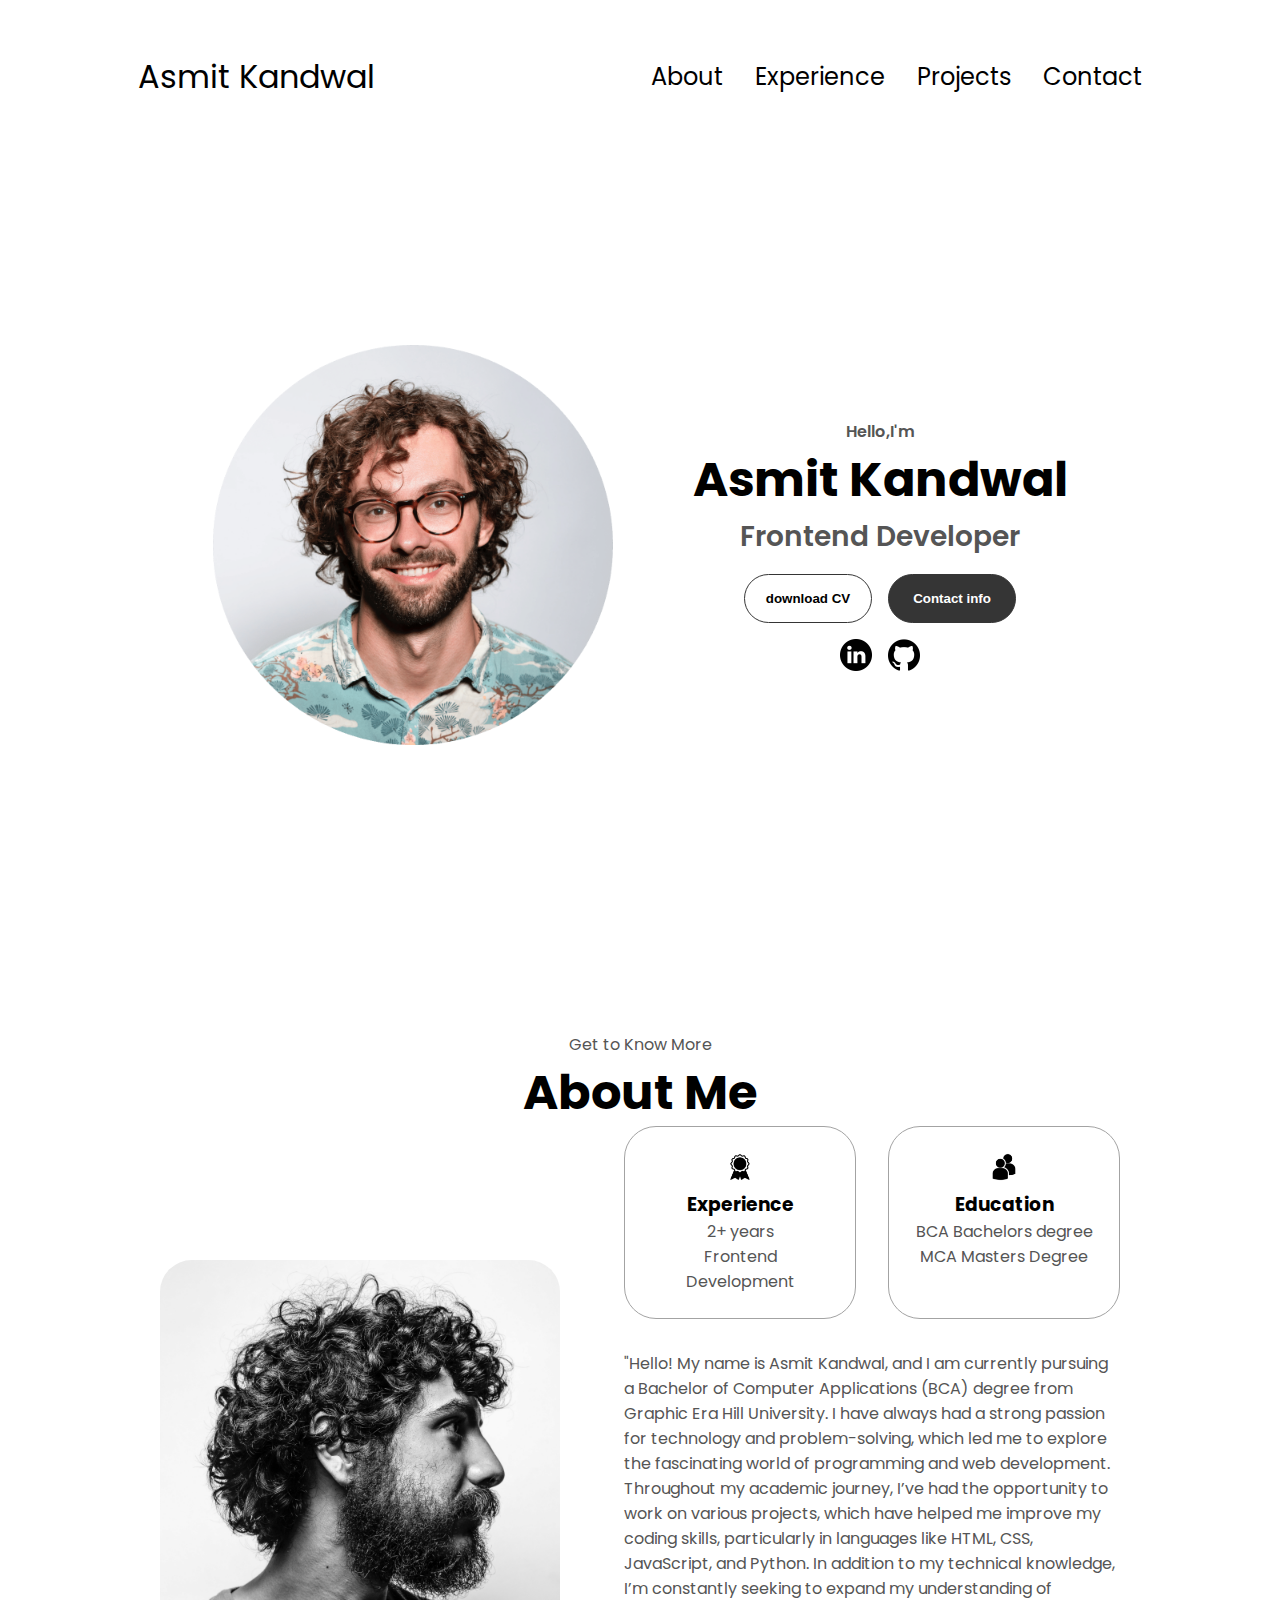
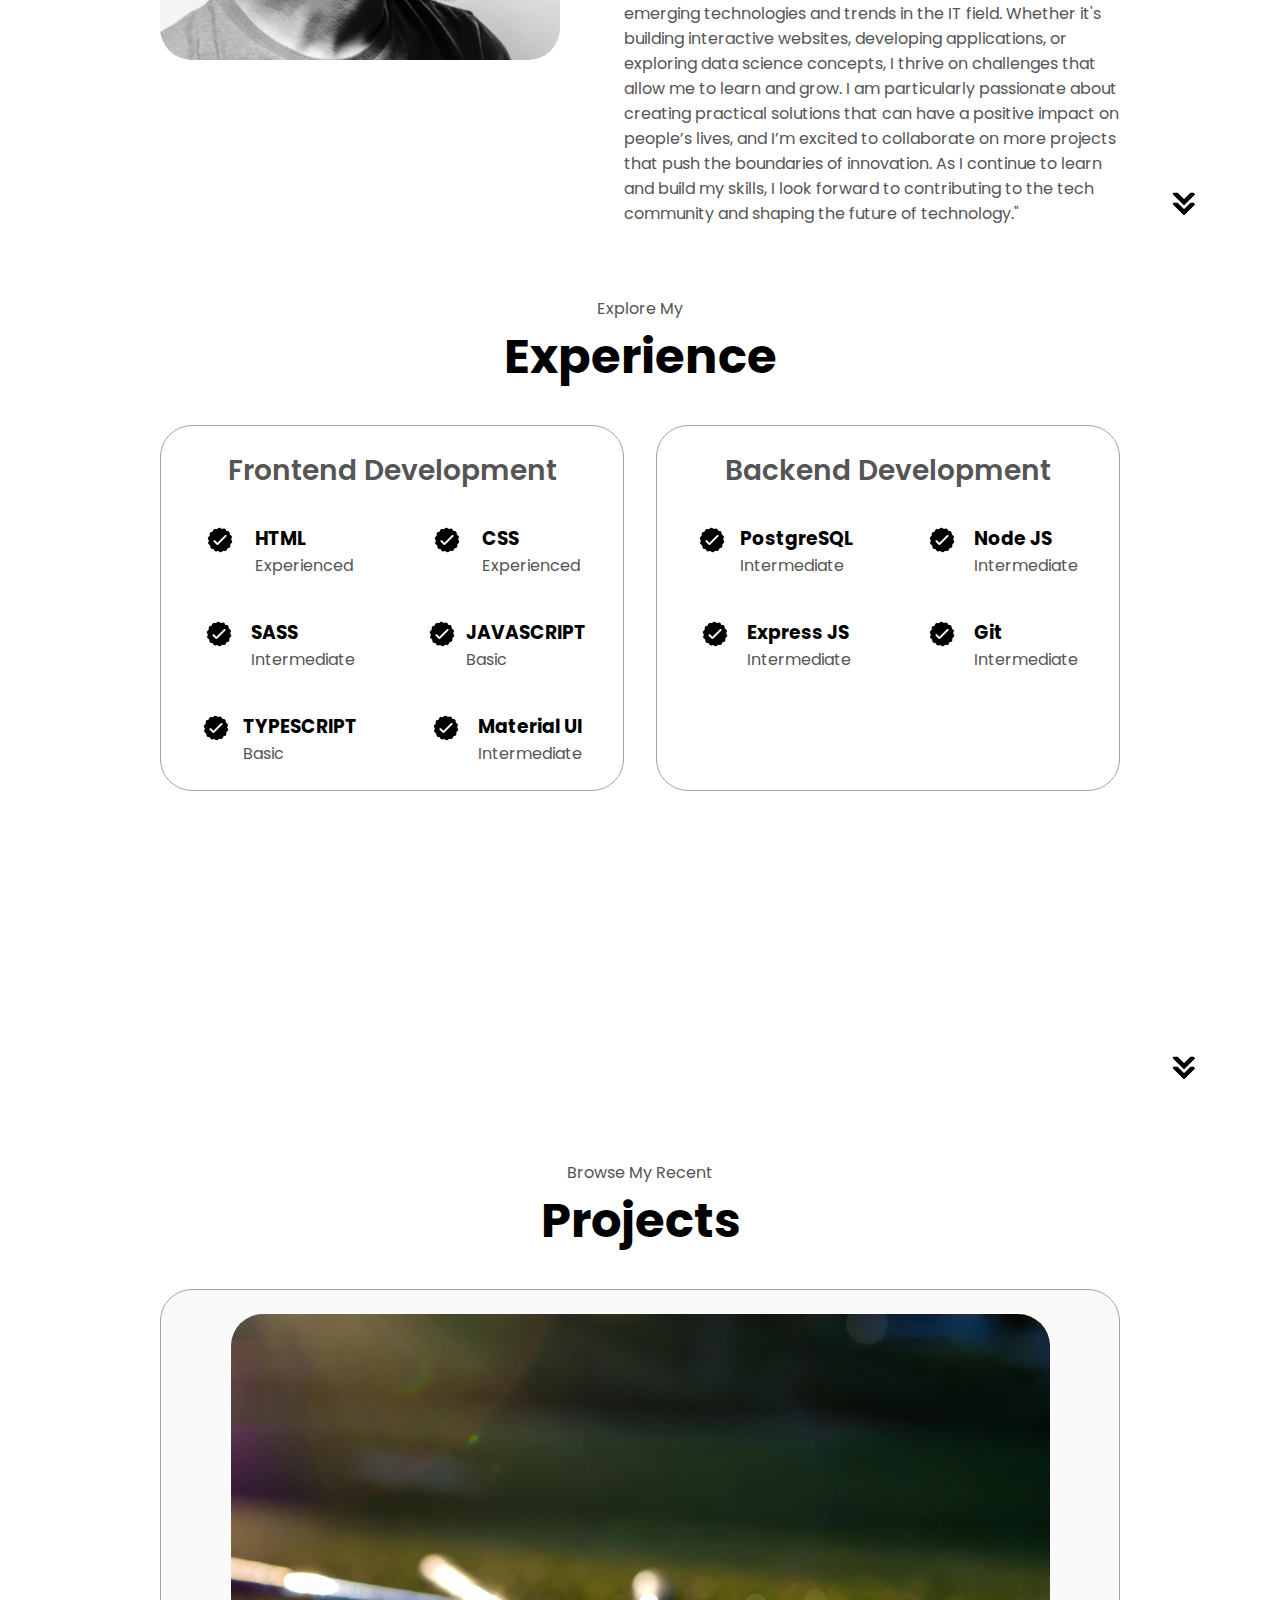
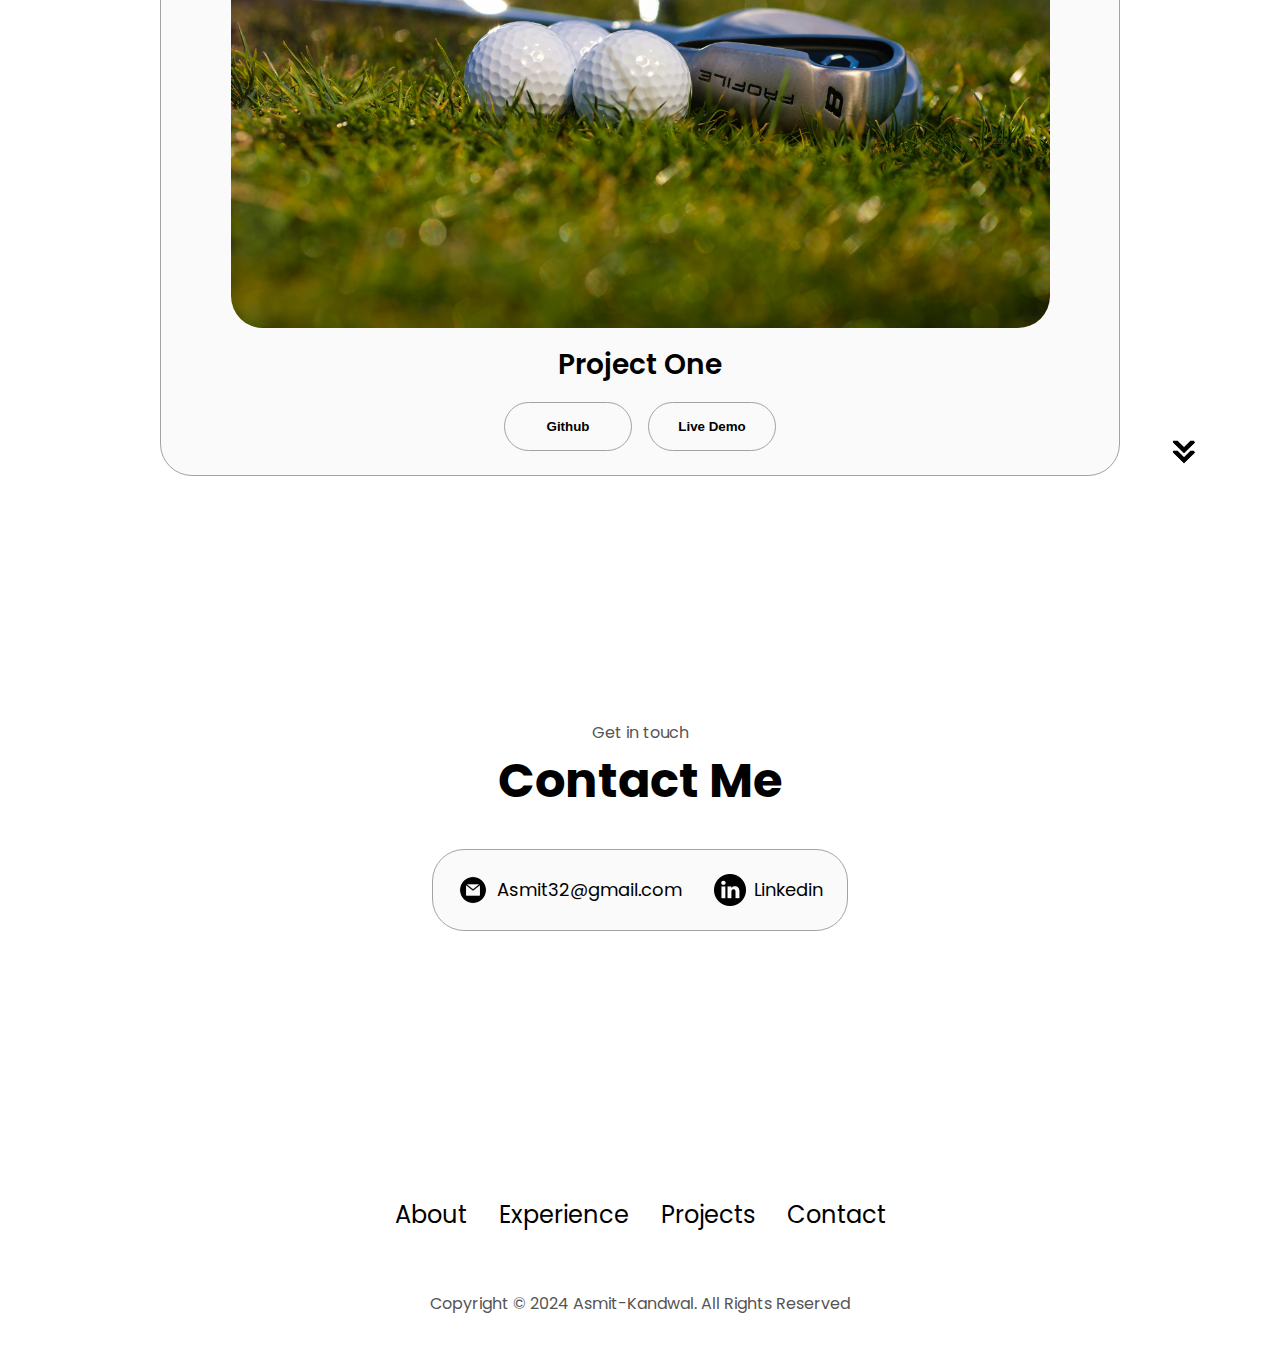
==== port.html @ 05bd44fa "Finished making portfolio Website" ====
<!DOCTYPE html>
<html lang="en">
<head>
    <meta charset="UTF-8">
    <meta name="viewport" content="width=device-width, initial-scale=1.0">
    <title> MY portfolio </title>
    <link rel="stylesheet" href="port.css">
    <link rel="stylesheet" href="port2.css">
</head>
<body>
    
    <nav id="desktop-nav">
     <div class="logo">
        Asmit Kandwal
     </div>    
     <div>
        <ul class="nav-links">
            <li><a href="#about"> About </a></li>
            <li><a href="#experience"> Experience </a></li>
            <li><a href="#project"> Projects </a></li>
            <li><a href="#contact"> Contact </a></li>
        </ul>
     </div>
    </nav>

    <nav id="hamburger-nav">
        <div class="logo">
            Asmit Kandwal</div>  
            <div class="hamburger-menu">
                <div class="hamburger-icon" onclick="toggleMenu()">
                    <span></span>
                    <span></span>
                    <span></span>
                </div>
                <div class="menu-links">
                    <li><a href="#about" onclick="toggleMenu()"> About </a></li>
                    <li><a href="#experience" onclick="toggleMenu()"> Experience </a></li>
                    <li><a href="#project" onclick="toggleMenu()"> Projects </a></li>
                    <li><a href="#contact" onclick="toggleMenu()"> Contact </a></li>
                </div>
            </div>
    </nav>
    <section id="profile">
        <div class="section_pic-container">
            <img src="./assets/profile-pic.png" alt="Asmit kandwal profile picture">
        </div>
        <div class="section_text">
            <p class="section_text_p1"> Hello,I'm </p>
            <h1 class="title"> Asmit Kandwal</h1>
            <p class="section_text_p2"> Frontend Developer</p>
            <div class="btn-container">
                <button class="btn btn-color-2" onclick="window.open('assets/resume-example.pdf')"> download CV</button>
                <button class="btn btn-color-1" onclick="location.href='./#contact' "> Contact info</button>
            </div>
            <div id="socials-container">
                <img src="./assets/linkedin.png" alt="My linkedin profile" class="icon" 
                onclick= "location.href ='https://www.linkedin.com/in/asmit-kandwal-7bb5932a0/' "/>
                <img src="./assets/github.png" alt="My Github profile" class="icon" 
                onclick= "location.href ='https://github.com/Asmitkandwal' "/>
            </div>
        </div>
    </section>
    <section id="about">
        <p class="section_text_p1">Get to Know More</p>
        <h1 class="title">About Me</h1>
        <div class="section-container">
            <div class="section_pic-container">
                <img src="./assets/about-pic.png" alt="Profile pic" class="about-pic">
            </div>
            <div class="about-details-container">
                <div class="about-containers">
                    <div class="details-container">
                        <img src="./assets/experience.png" alt="Experience icon" class="icon">
                        <h3>Experience</h3>
                        <p>2+ years <br> Frontend Development</p>
                    </div>
                    <div class="details-container">
                        <img src="./assets/education.png" alt="Experience icon" class="icon">
                        <h3>Education</h3>
                        <p>BCA Bachelors degree<br>MCA Masters Degree</p>
                    </div>
                </div>
                <div class="text-container">
                    <p>
                        "Hello! My name is Asmit Kandwal, and I am currently pursuing a Bachelor of Computer Applications (BCA) degree from Graphic Era Hill University. I have always had a strong passion for technology and problem-solving, which led me to explore the fascinating world of programming and web development. Throughout my academic journey, I’ve had the opportunity to work on various projects, which have helped me improve my coding skills, particularly in languages like HTML, CSS, JavaScript, and Python.

                          In addition to my technical knowledge, I’m constantly seeking to expand my understanding of emerging technologies and trends in the IT field. Whether it's building interactive websites, developing applications, or exploring data science concepts, I thrive on challenges that allow me to learn and grow.

                            I am particularly passionate about creating practical solutions that can have a positive impact on people’s lives, and I’m excited to collaborate on more projects that push the boundaries of innovation. As I continue to learn and build my skills, I look forward to contributing to the tech community and shaping the future of technology."
                    </p>
                </div>
            </div>
        </div>
        <img src="./assets/arrow.png" alt="arrow icon" class="icon arrow" onclick="location.href='./#experience'">
    </section>
    <section id="experience">
        <p class="section_text_p1"> Explore My</p>    
        <h1 class="title"> Experience </h1>
        <div class="experience-details-container">
            <div class="about-containers">
                <div class="details-container">
                    <h2 class="experience-sub-title">Frontend Development</h2>
                    <div class="article-container">
                        <article>
                            <img src="./assets/checkmark.png" alt="Experience icon" class="icon">
                            <div>
                                <h3>HTML</h3>
                                <P>Experienced</P>
                            </div>
                        </article>
                        <article>
                            <img src="./assets/checkmark.png" alt="Experience icon" class="icon">
                            <div>
                                <h3>CSS</h3>
                                <P>Experienced</P>
                            </div>
                        </article>
                        <article>
                            <img src="./assets/checkmark.png" alt="Experience icon" class="icon">
                            <div>
                                <h3>SASS</h3>
                                <P>Intermediate</P>
                            </div>
                        </article>
                        <article>
                            <img src="./assets/checkmark.png" alt="Experience icon" class="icon">
                            <div>
                                <h3>JAVASCRIPT</h3>
                                <P>Basic</P>
                            </div>
                        </article>
                        <article>
                            <img src="./assets/checkmark.png" alt="Experience icon" class="icon">
                            <div>
                                <h3>TYPESCRIPT</h3>
                                <P>Basic</P>
                            </div>
                        </article>
                        <article>
                            <img src="./assets/checkmark.png" alt="Experience icon" class="icon">
                            <div>
                                <h3>Material UI</h3>
                                <P>Intermediate</P>
                            </div>
                        </article>
                    </div>
                </div>
                <div class="details-container">
                    <h2 class="experience-sub-title">Backend Development</h2>
                    <div class="article-container">
                        <article>
                            <img src="./assets/checkmark.png" alt="Experience icon" class="icon">
                            <div>
                                <h3>PostgreSQL</h3>
                                <P>Intermediate</P>
                            </div>
                        </article>
                        <article>
                            <img src="./assets/checkmark.png" alt="Experience icon" class="icon">
                            <div>
                                <h3>Node JS</h3>
                                <P>Intermediate</P>
                            </div>
                        </article>
                        <article>
                            <img src="./assets/checkmark.png" alt="Experience icon" class="icon">
                            <div>
                                <h3>Express JS</h3>
                                <P>Intermediate</P>
                            </div>
                        </article>
                        <article>
                            <img src="./assets/checkmark.png" alt="Experience icon" class="icon">
                            <div>
                                <h3>Git</h3>
                                <P>Intermediate</P>
                            </div>
                    </div>
                </div>
            </div>
        </div>
        <img src="./assets/arrow.png" alt="arrow icon" class="icon arrow" onclick="location.href='./#project'">
    </section>
    <section id="project">
       <p class="section_text_p1"> Browse My Recent</p>    
       <h1 class="title">Projects</h1>
       <div class="experience-details-container">
        <div class="about-containers">
        <div class="details-container color-container">
            <div class="article-container">
            <img src="./assets/pexels-kindelmedia-6572991.jpg" width="800" height="auto" alt="project 1"
        class="project-img"></div>
        <h2 class="experience-sub-title project-title">Project One</h2>
        <div class="btn-container">
            <button class="btn btn-color-2 project-btn" onclick="location.href='https://github.com/Asmitkandwal/Animation-website'">
                Github
            </button>
            <button class="btn btn-color-2 project-btn" onclick="location.href='https://asmitkandwal.github.io/Animation-website/'">
                Live Demo
            </button>
        </div>
        </div></div>
     </div>
     <img src="./assets/arrow.png" alt="arrow icon" class="icon arrow" onclick="location.href='./#contact'">
    </section>
    <section id="contact"> 
        <p class="section_text_p1">
            Get in touch
        </p>
        <h1 class="title">Contact Me</h1>
        <div class="contact-info-upper-container">
            <div class="contact-info-container">
                <img src="./assets/email.png" alt="Email Icon" class="icon contact-icon">
                <p><a href="mailto:examplemail@gmail.com"> Asmit32@gmail.com</a></p>
            </div>
            <div class="contact-info-container">
                <img src="./assets/linkedin.png" alt="Linkedin Icon" class="icon contact-icon">
                <p><a href="https://www.linkedin.com/in/asmit-kandwal-7bb5932a0/"> Linkedin</a></p>
            </div>
        </div>
    </section>
    <footer>
        <nav>
            <div class="nav-links-container">
                <ul class="nav-links">
                    <li><a href="#about"> About </a></li>
                    <li><a href="#experience"> Experience </a></li>
                    <li><a href="#project"> Projects </a></li>
                    <li><a href="#contact"> Contact </a></li>
                </ul>
            </div>
        </nav>
        <p>Copyright &#169; 2024 Asmit-Kandwal. All Rights Reserved </p>
    </footer>
    <script src ="port.js"> </script>
</body>
</html>
---- port.css ----
@import url('https://fonts.googleapis.com/css2?family=Poppins:wght@300;400;500;600&display=swap');



*{
    margin: 0;
    padding: 0;
}

body{
    font-family: "Poppins", sans-serif;
}

html{
    scroll-behavior: smooth;
}

p{
    color:rgb(85, 85, 85)
}

a,.btn{
    transition: all 300ms ease;
}

nav,.nav-links{
    display: flex;
}

nav{
    justify-content: space-around;
    align-items: center;
    height: 17vh;
}

.nav-links{
    gap: 2rem;
    list-style:none;
    font-size: 1.5rem;
}

a{
    color: black;
    text-decoration: none;
    text-decoration-color: white;
}

a:hover{
    color: grey;
    text-decoration: underline;
    text-underline-offset: 1rem;
    text-decoration-color: rgb(181, 181, 181);
}

.logo{
    font-size: 2rem;
}


.logo:hover{
    cursor: default;
}

#hamburger-nav{
    display: none;
}

.hamburger-menu{
    position: relative;
    display: inline-block;
}

.hamburger-icon{
    display: flex;
    justify-content: space-between;
    flex-direction: column;
    height: 24px;
    width: 30px;
    cursor: pointer;
}

.hamburger-icon span{
    width: 100%;
    height: 2px;
    background-color: black;
    transition: all 0.3 ease-in-out;
}

.menu-links{
    position: absolute;
    top: 100%;
    right: 0;
    background-color: white;
    width: fit-content;
    max-height: 0;
    overflow: hidden;
    transition:  all 0.3 ease-in-out;
}

.menu-links a {
    display: block;
    padding: 10px;
    text-align: center;
    font-size: 1.5rem;
    color: black;
    text-decoration: none;
    transition: all 0.3 ease-in-out;
}

.menu-links li{
    list-style: none;
}

.menu-links.open{
    max-height: 300px;
}

.hamburger-icon.open span:first-child{
    transform: rotate(45deg) translate(10px,5px);
}

.hamburger-icon.open span:nth-child(2){
    opacity: 0;
}

.hamburger-icon.open span:last-child{
    transform: rotate(-45deg) translate(10px,-5px);
}

.hamburger-icon span:first-child{
    transform: none;
}

.hamburger-icon span:first-child{
   opacity: 1;
}

.hamburger-icon span:first-child{
    transform: none;
}

/* sections */

section{
    padding-top: 4vh;
    height: 96vh;
    margin: 0 10rem;
    box-sizing: border-box;
    min-height: fit-content;
}

.section-container{
    display: flex;
}


/* profile section */

#profile{
    display: flex;
    justify-content: center;
    gap: 5rem;
    height: 80vh;
}

.section_pic-container{
    display: flex;
    height: 400px;
    width: 400px;
    margin: auto 0;
}

.section_text{
    align-self: center;
    text-align: center;
}

.section_text p{
    font-weight: 600;
}

.section_text_p1{
    text-align: center;
}

.section_text_p2{
    font-size: 1.75rem;
    margin-bottom: 1rem;
}

.title{
    font-size: 3rem;
    text-align: center;
}

#socials-container{
    display: flex;
    justify-content: center;
    margin-top: 1rem;
    gap: 1rem;
}

/* icons */

.icon{
    cursor: pointer;
    height: 2rem;
}

/* buttons */

.btn-container{
    display: flex;
    justify-content: center;
    gap: 1rem;
}

.btn{
    font-weight: 600;
    transition: all 300ms ease;
    padding: 1rem;
    width: 8rem;
    border-radius: 2rem;
}

.btn-color-1,
.btn-color-2{
 border: rgb(53,53,53) 0.1rem solid;
}

.btn-color-1:hover,
.btn-color-2:hover{
    cursor: pointer;
}

.btn-color-1,
.btn-color-2:hover{
    background-color: rgb(53,53,53);
    color: white;
}

.btn-color-1:hover{
    background : rgb(0,0,0);
}

.btn-color-2{
    background : none;
}

.btn-color-2:hover{
    border: rgb(255,255,255) 0.1rem solid;
}

.btn-container{
    gap: 1rem;
}

/* about section */

#about{
    position:relative ;
}

.about-containers{
    gap:2rem;
    margin-bottom: 2rem;
    margin-top: 2rem;
}

.about-details-container{
    justify-content: center;
    flex-direction: column;
}

.about-containers,
.about-details-container{
        display: flex;
}

.about-pic{
      border-radius: 2rem;
}

.arrow{
    position: absolute;
    right: -5rem;
    bottom: 2.5rem;
}

.details-container {
    padding: 1.5rem;
    flex: 1;
    background: white;
    border-radius: 2rem;
    border: rgb(53, 53, 53) 0.1rem solid;
    border-color: rgb(163, 163, 163);
    text-align: center;
}

.section-container{
    gap: 4rem;
    height: 80%;
}

.section_pic-container{
    height: 400px;
    width: 400px;
    margin: auto 0;
}


/* Experience section */

#experience{
    position: relative;
}

.experience-sub-title{
    color: rgb(85,85,85);
    font-weight: 600;
    font-size: 1.75rem;
    margin-bottom: 2rem;
}

.experience-details-container{
    display: flex;
    justify-content: center;
    flex-direction: column;
}

.article-container{
    display: flex;
    text-align: initial;
    flex-wrap: wrap;
    flex-direction: row;
    gap: 2.5rem;
    justify-content: space-around;
}

article{
    display: flex;
    width: 10rem;
    justify-content: space-around;
    gap: 0.5rem;
}

article .icon{
    cursor: default;
}

/* projects */

#project{
    position: relative;
}

.color-container{
    border-color: rgb(163,163,163);
    background : rgb(250,250,250);
}

.project-img{
    border-radius: 2rem;
    width: 90%;
    height: 90%;
}

.project-title{
    margin: 1rem;
    color: black;
}

.project-btn{
    color: black;
    border-color: rgb(163, 163, 163);
}

/* contact */

#contact{
    display: flex;
    justify-content: center;
    flex-direction: column;
    height: 70vh;
}

.contact-info-upper-container{
    display: flex;
    justify-content: center;
    border-radius: 2rem;
    border: rgb(53,53,53) 0.1rem solid;
    border-color: rgb(163, 163, 163);
    background: rgb(250,250,250);
    margin: 2rem auto;
    padding: 0.5rem;
}

.contact-info-container{
    display: flex;
    align-items: center;
    justify-content: center;
    gap: 0.5rem;
    margin: 1rem;
}

.contact-info-container{
    font-size: large;
}

.contact-icon{
    cursor: default;
}

.email-icon{
    height: 2.5rem;
}

/* Footer section */

footer{
    height: 26vh;
    margin: 0 1rem;
}

footer p{
    text-align: center;
}
---- port2.css ----
@media screen and (max-width:1400px){
    #profile{
        height: 83vh;
        margin-bottom: 6rem;
    }
    .about-containers{
        flex-wrap: wrap;
    }
}

@media screen and (max-width:1200px){
    #desktop-nav{
        display: none;
    }
    #hamburger-nav{
        display: flex;
    }
    #experience,.experience-details-container{
        margin-top: 2rem;
    }
    #profile,.section-container{
        display: block;
    }
    .arrow{
        display: none;
    }
    section,.section-container{
        height: fit-content;
    }
    section{
        margin: 0 5%;
    }
    .section_pic-container{
        width: 275px;
        height: 275px;
        margin: 0 auto 2rem;
    }
    .about-containers{
        margin-top: 0;
    }
}

@media screen and (max-width:600px){
    #contact,footer{
        height: 40vh;
    }
    #profile{
        height: 83vh;
        margin-bottom: 0;
    }
    article{
        font-size: 1rem;
    }
    footer nav{
        height: fit-content;
        margin-bottom: 2rem;
    }
    .about-containers,.contact-info-upper-container,.btn-container{
        flex-wrap: wrap;
    }
    .contact-info-container{
        margin: 0;
    }
    .contact-info-container p,
    .nav-links li a{
        font-size: 1rem;
    }
    .experience-sub-title{
        font-size: 1.25rem;
    }
    .logo{
        font-size: 1.5rem;
    }
    .nav-links{
        flex-direction: column;
        gap: 0.5rem;
        text-align: center;
    }

    .section_pic-container{
        width: auto;
        height: 46vw;
        justify-content: center;
    }
    .section_text_p2{
        font-size: 1.25rem;
    }
    .title{
        font-size: 2rem;
    }
    .text-container{
        text-align: justify;
    }
}
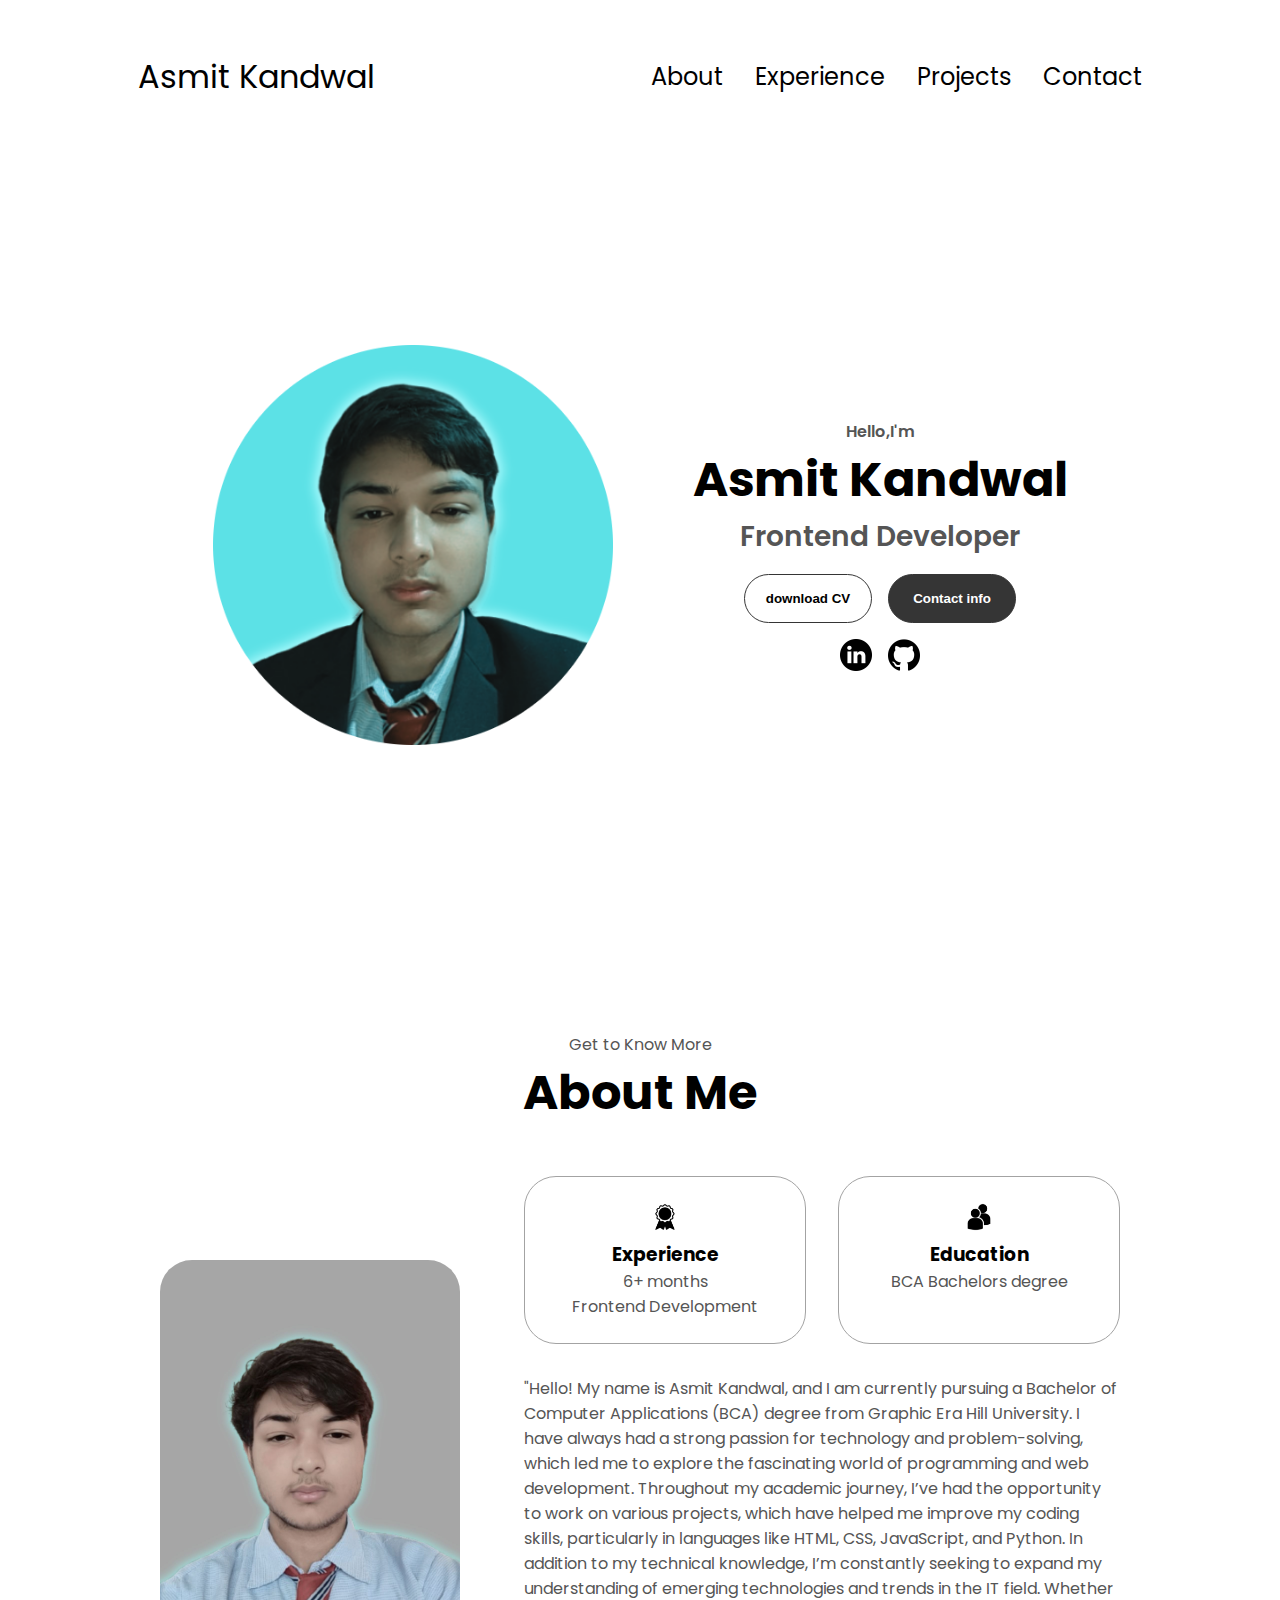
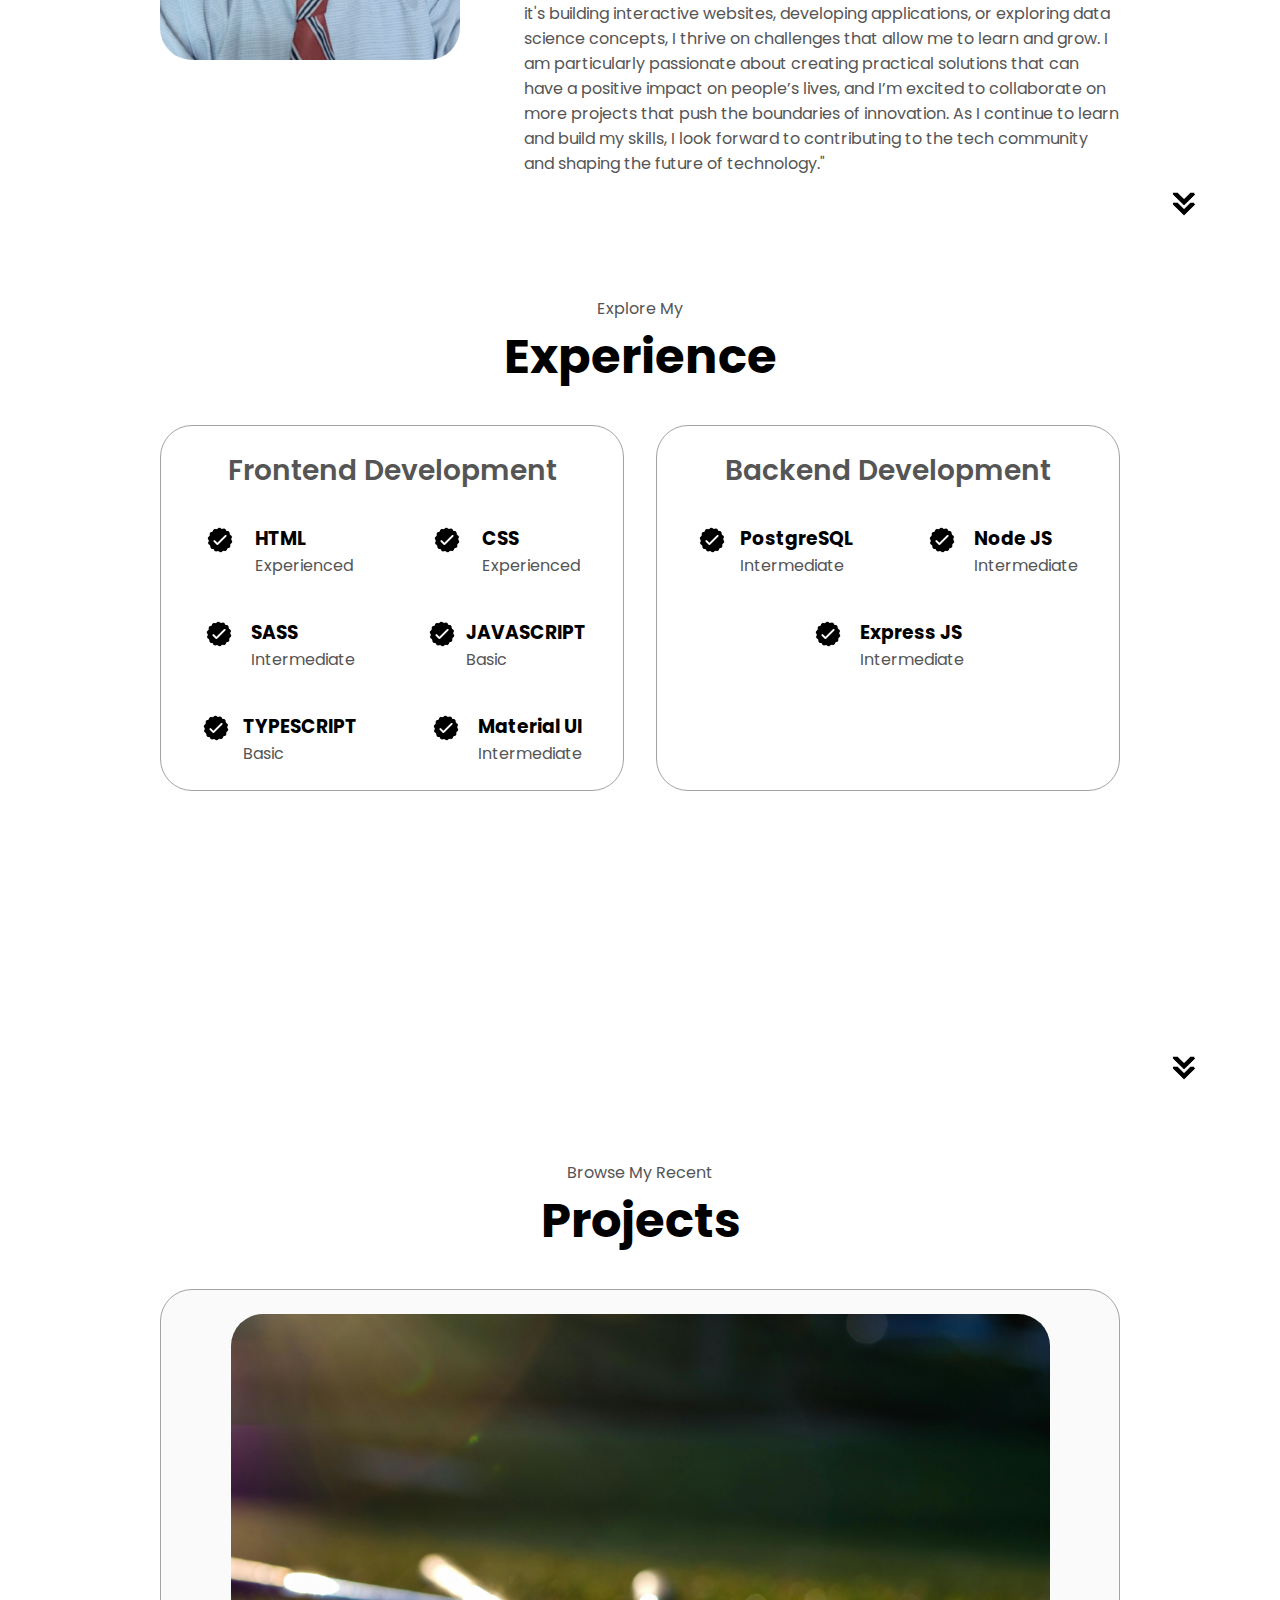
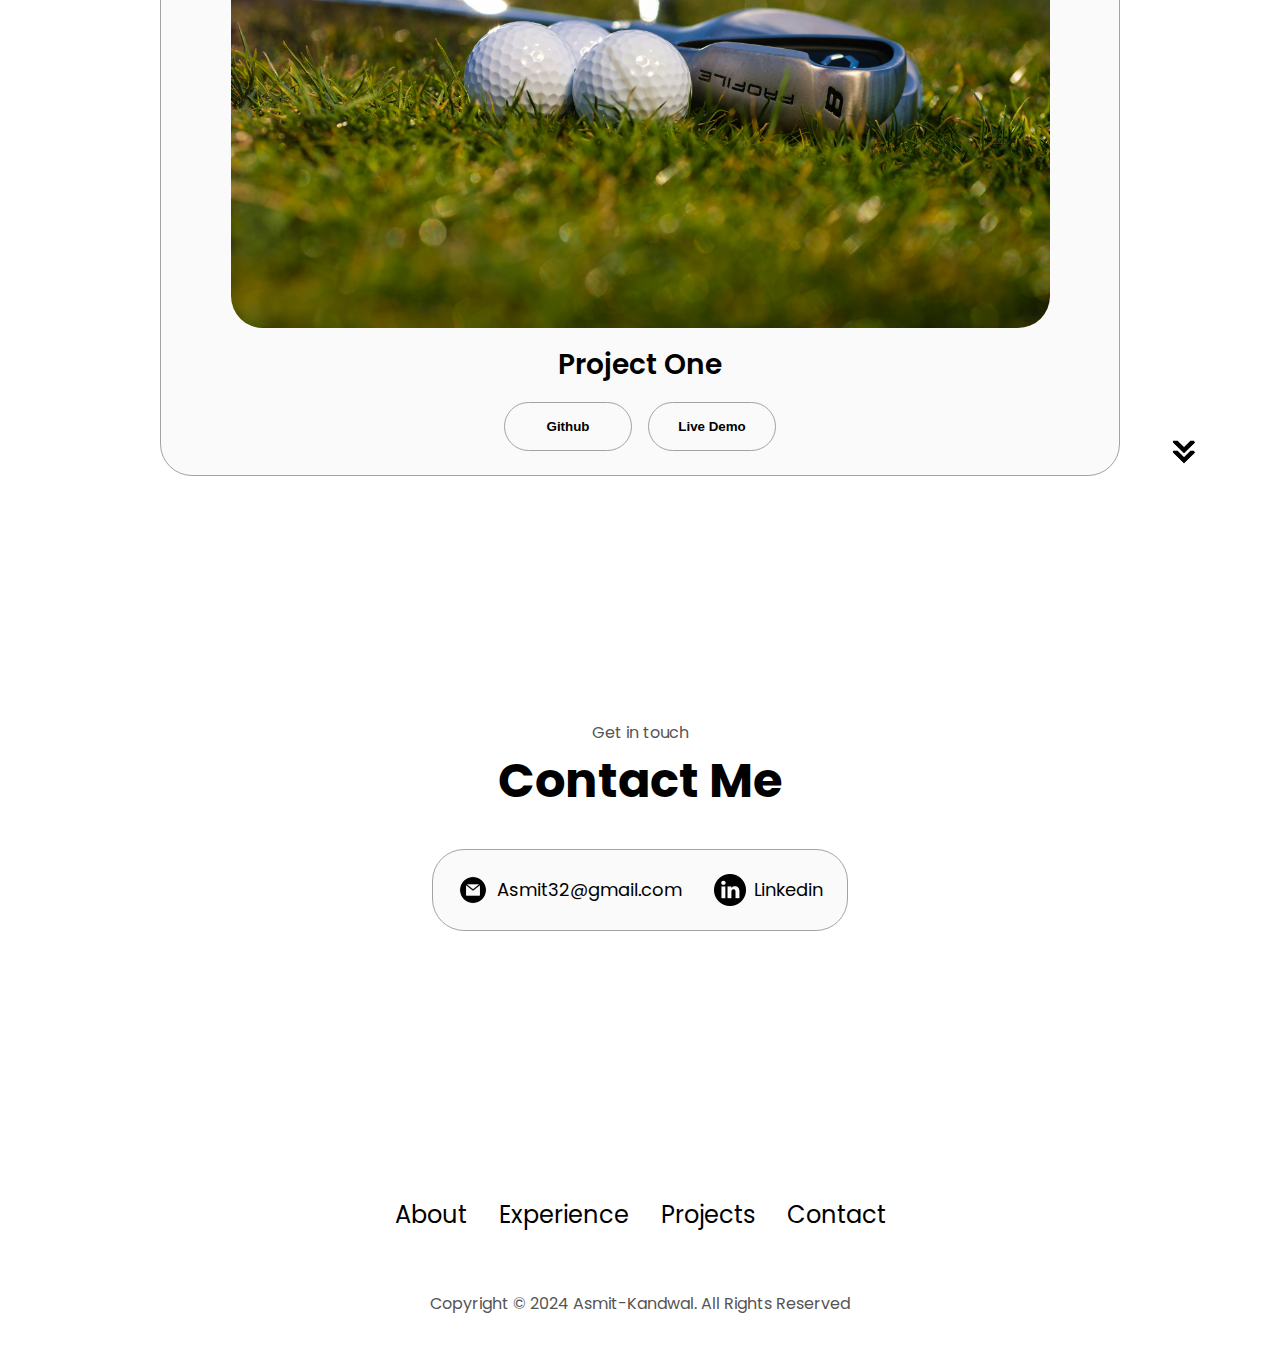
==== commit 83c4ae26: "finished with amaze" ====
--- a/port.html
+++ b/port.html
@@ -42,14 +42,14 @@
     </nav>
     <section id="profile">
         <div class="section_pic-container">
-            <img src="./assets/profile-pic.png" alt="Asmit kandwal profile picture">
+            <img src="./assets/Untitled design (1)-modified.png" alt="Asmit kandwal profile picture">
         </div>
         <div class="section_text">
             <p class="section_text_p1"> Hello,I'm </p>
             <h1 class="title"> Asmit Kandwal</h1>
             <p class="section_text_p2"> Frontend Developer</p>
             <div class="btn-container">
-                <button class="btn btn-color-2" onclick="window.open('assets/resume-example.pdf')"> download CV</button>
+                <button class="btn btn-color-2" onclick="window.open('assets/Grey Modern Professional CV Resume.pdf')"> download CV</button>
                 <button class="btn btn-color-1" onclick="location.href='./#contact' "> Contact info</button>
             </div>
             <div id="socials-container">
@@ -65,19 +65,19 @@
         <h1 class="title">About Me</h1>
         <div class="section-container">
             <div class="section_pic-container">
-                <img src="./assets/about-pic.png" alt="Profile pic" class="about-pic">
+                <img src="./assets/asdf.jpg" alt="Profile pic" class="about-pic">
             </div>
             <div class="about-details-container">
                 <div class="about-containers">
                     <div class="details-container">
                         <img src="./assets/experience.png" alt="Experience icon" class="icon">
                         <h3>Experience</h3>
-                        <p>2+ years <br> Frontend Development</p>
+                        <p>6+ months <br> Frontend Development</p>
                     </div>
                     <div class="details-container">
                         <img src="./assets/education.png" alt="Experience icon" class="icon">
                         <h3>Education</h3>
-                        <p>BCA Bachelors degree<br>MCA Masters Degree</p>
+                        <p>BCA Bachelors degree</p>
                     </div>
                 </div>
                 <div class="text-container">
@@ -169,12 +169,7 @@
                                 <P>Intermediate</P>
                             </div>
                         </article>
-                        <article>
-                            <img src="./assets/checkmark.png" alt="Experience icon" class="icon">
-                            <div>
-                                <h3>Git</h3>
-                                <P>Intermediate</P>
-                            </div>
+                       
                     </div>
                 </div>
             </div>
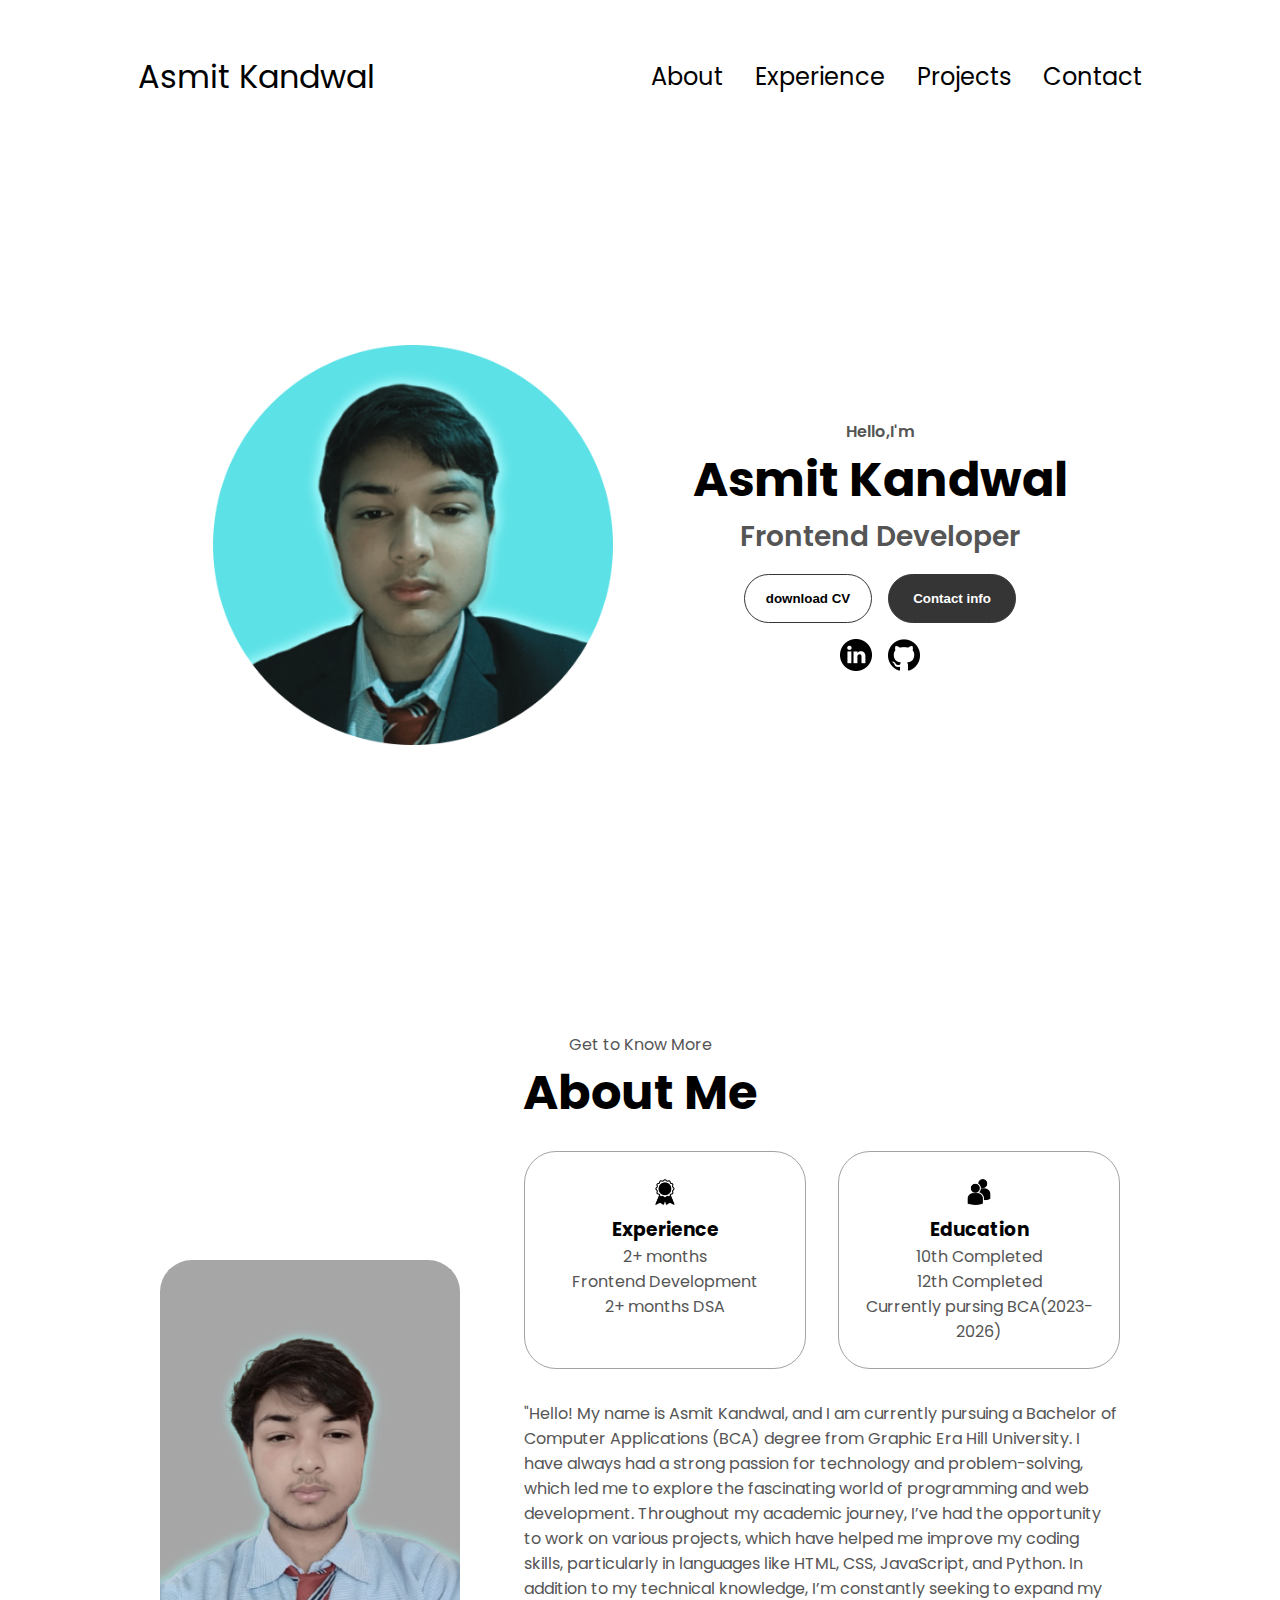
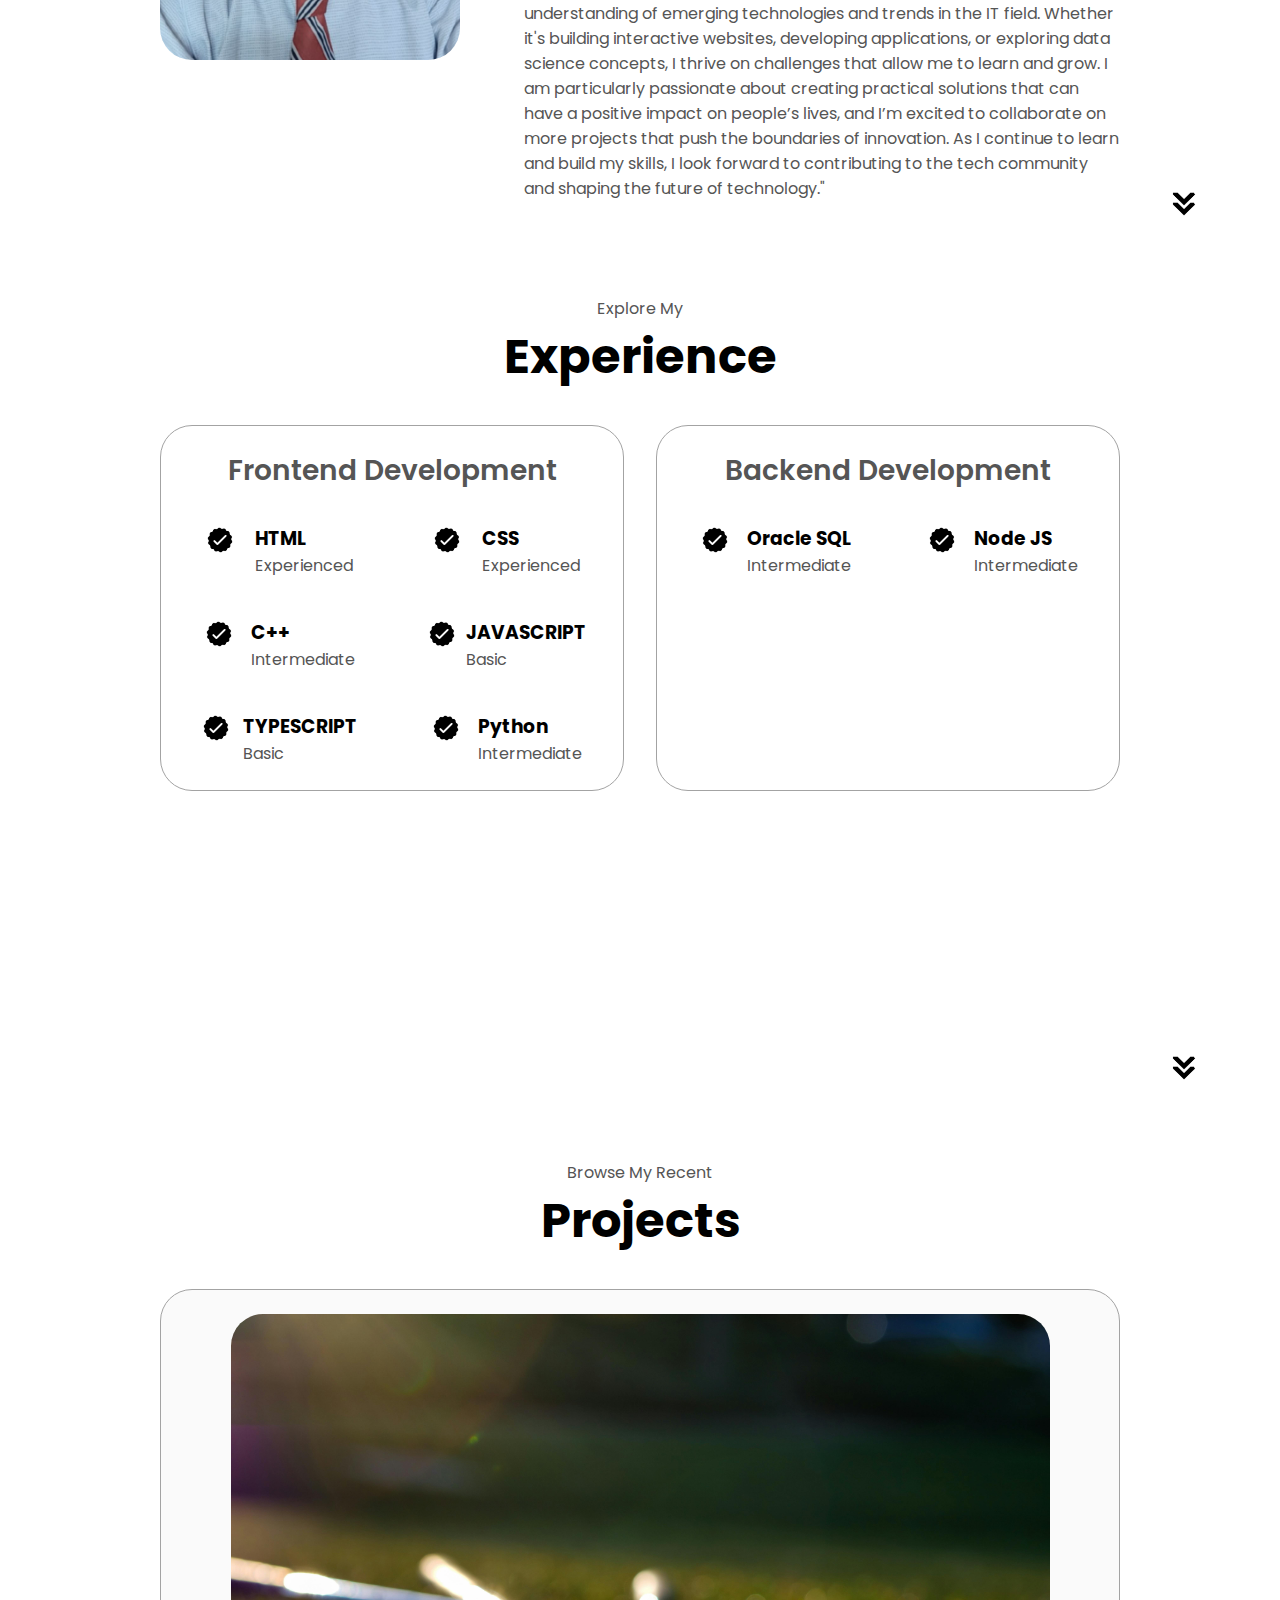
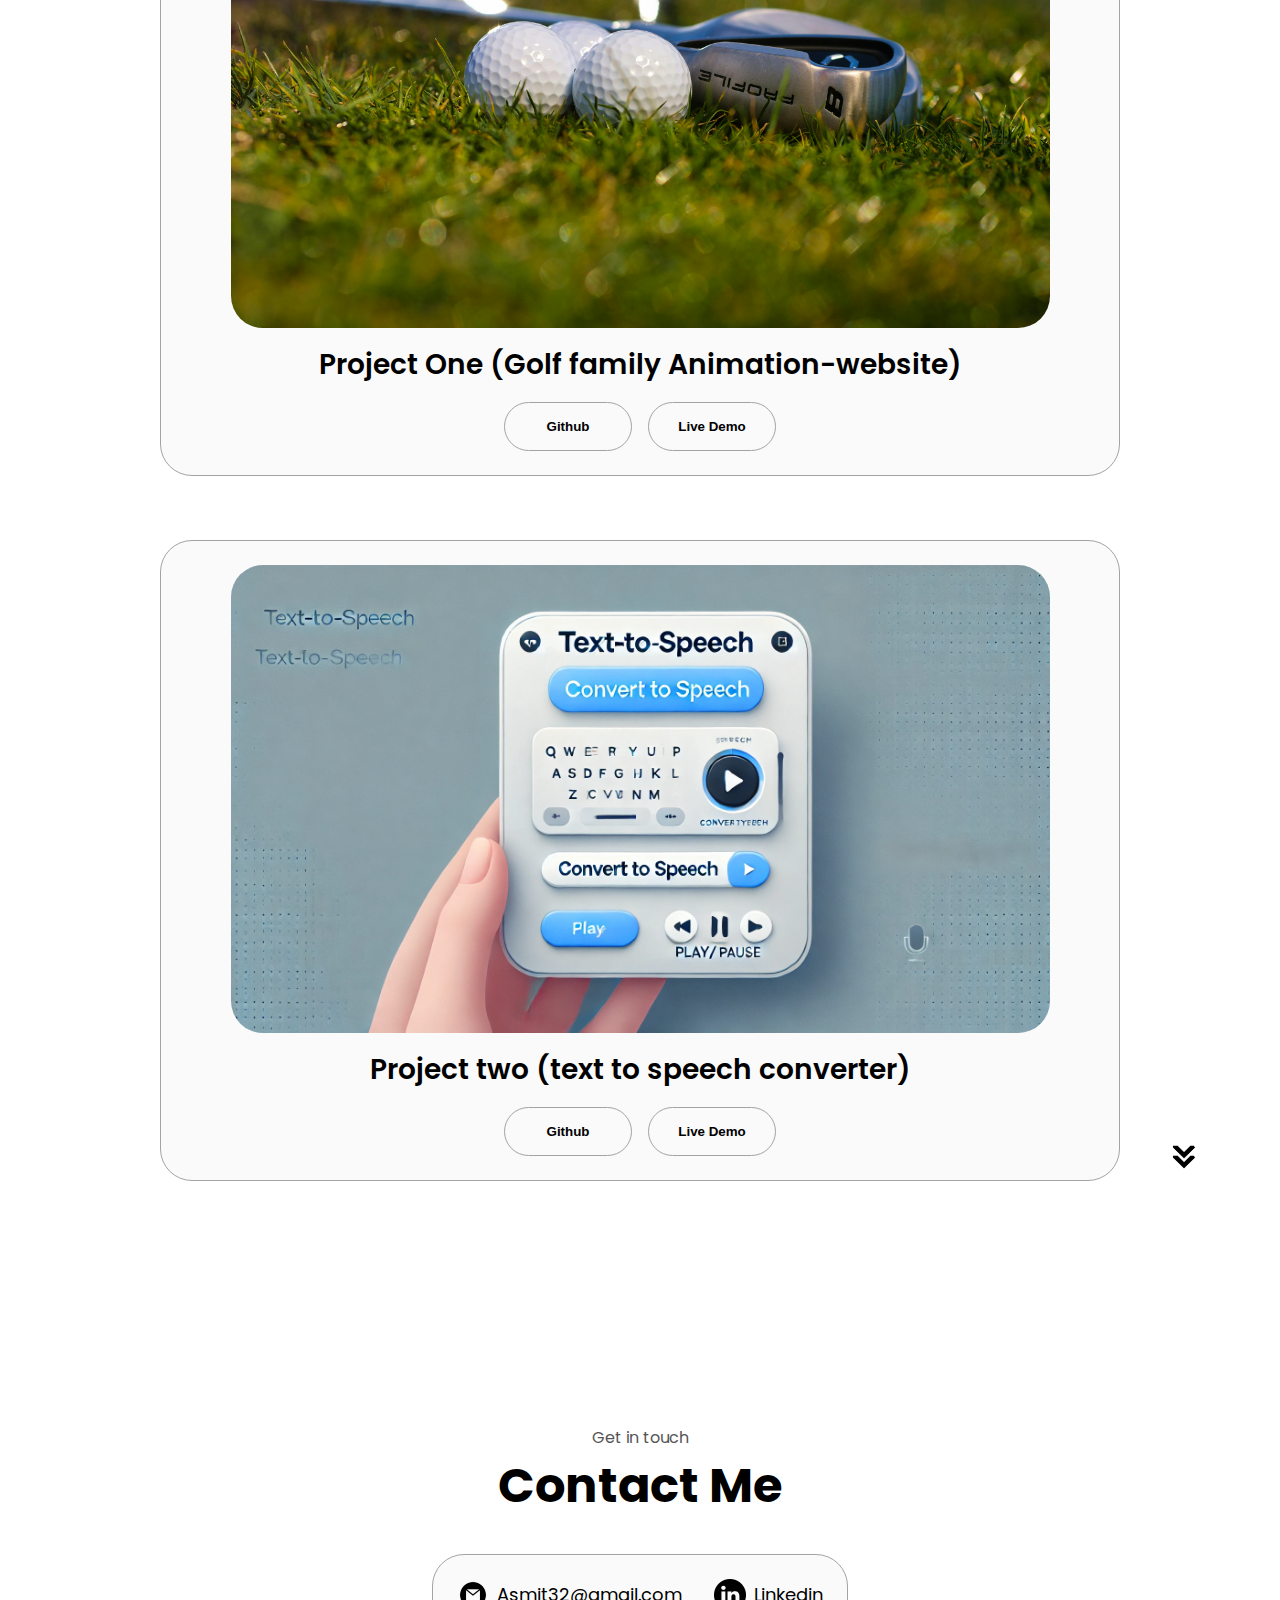
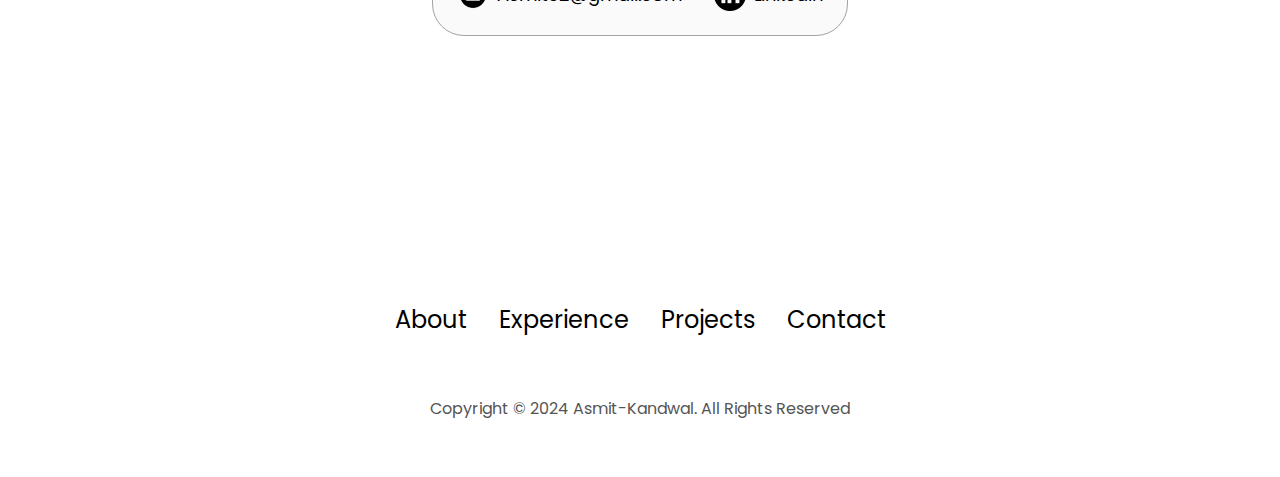
==== commit e632b718: "good" ====
--- a/port.html
+++ b/port.html
@@ -72,12 +72,15 @@
                     <div class="details-container">
                         <img src="./assets/experience.png" alt="Experience icon" class="icon">
                         <h3>Experience</h3>
-                        <p>6+ months <br> Frontend Development</p>
+                        <p>2+ months <br> Frontend Development </p>
+                        <p>2+ months  DSA </p>
                     </div>
                     <div class="details-container">
                         <img src="./assets/education.png" alt="Experience icon" class="icon">
                         <h3>Education</h3>
-                        <p>BCA Bachelors degree</p>
+                        <p>10th Completed</p>
+                        <p>12th Completed</p>
+                        <p>Currently pursing BCA(2023-2026) </p>
                     </div>
                 </div>
                 <div class="text-container">
@@ -118,7 +121,7 @@
                         <article>
                             <img src="./assets/checkmark.png" alt="Experience icon" class="icon">
                             <div>
-                                <h3>SASS</h3>
+                                <h3>C++</h3>
                                 <P>Intermediate</P>
                             </div>
                         </article>
@@ -139,7 +142,7 @@
                         <article>
                             <img src="./assets/checkmark.png" alt="Experience icon" class="icon">
                             <div>
-                                <h3>Material UI</h3>
+                                <h3>Python</h3>
                                 <P>Intermediate</P>
                             </div>
                         </article>
@@ -151,7 +154,7 @@
                         <article>
                             <img src="./assets/checkmark.png" alt="Experience icon" class="icon">
                             <div>
-                                <h3>PostgreSQL</h3>
+                                <h3>Oracle SQL</h3>
                                 <P>Intermediate</P>
                             </div>
                         </article>
@@ -162,13 +165,13 @@
                                 <P>Intermediate</P>
                             </div>
                         </article>
-                        <article>
+                        <!-- <article>
                             <img src="./assets/checkmark.png" alt="Experience icon" class="icon">
                             <div>
                                 <h3>Express JS</h3>
                                 <P>Intermediate</P>
                             </div>
-                        </article>
+                        </article> -->
                        
                     </div>
                 </div>
@@ -185,7 +188,7 @@
             <div class="article-container">
             <img src="./assets/pexels-kindelmedia-6572991.jpg" width="800" height="auto" alt="project 1"
         class="project-img"></div>
-        <h2 class="experience-sub-title project-title">Project One</h2>
+        <h2 class="experience-sub-title project-title">Project One (Golf family Animation-website)</h2>
         <div class="btn-container">
             <button class="btn btn-color-2 project-btn" onclick="location.href='https://github.com/Asmitkandwal/Animation-website'">
                 Github
@@ -195,6 +198,25 @@
             </button>
         </div>
         </div></div>
+
+
+        <div class="about-containers">
+            <div class="details-container color-container">
+                <div class="article-container">
+                <img src="./assets/new.webp" width="800" height="auto" alt="project 1"
+            class="project-img"></div>
+            <h2 class="experience-sub-title project-title">Project two (text to speech converter) </h2>
+            <div class="btn-container">
+                <button class="btn btn-color-2 project-btn" onclick="location.href='https://github.com/Asmitkandwal/text-to-speech-converter'">
+                    Github
+                </button>
+                <button class="btn btn-color-2 project-btn" onclick="location.href='https://asmitkandwal.github.io/text-to-speech-converter/'">
+                    Live Demo
+                </button>
+            </div>
+            </div></div>
+
+
      </div>
      <img src="./assets/arrow.png" alt="arrow icon" class="icon arrow" onclick="location.href='./#contact'">
     </section>
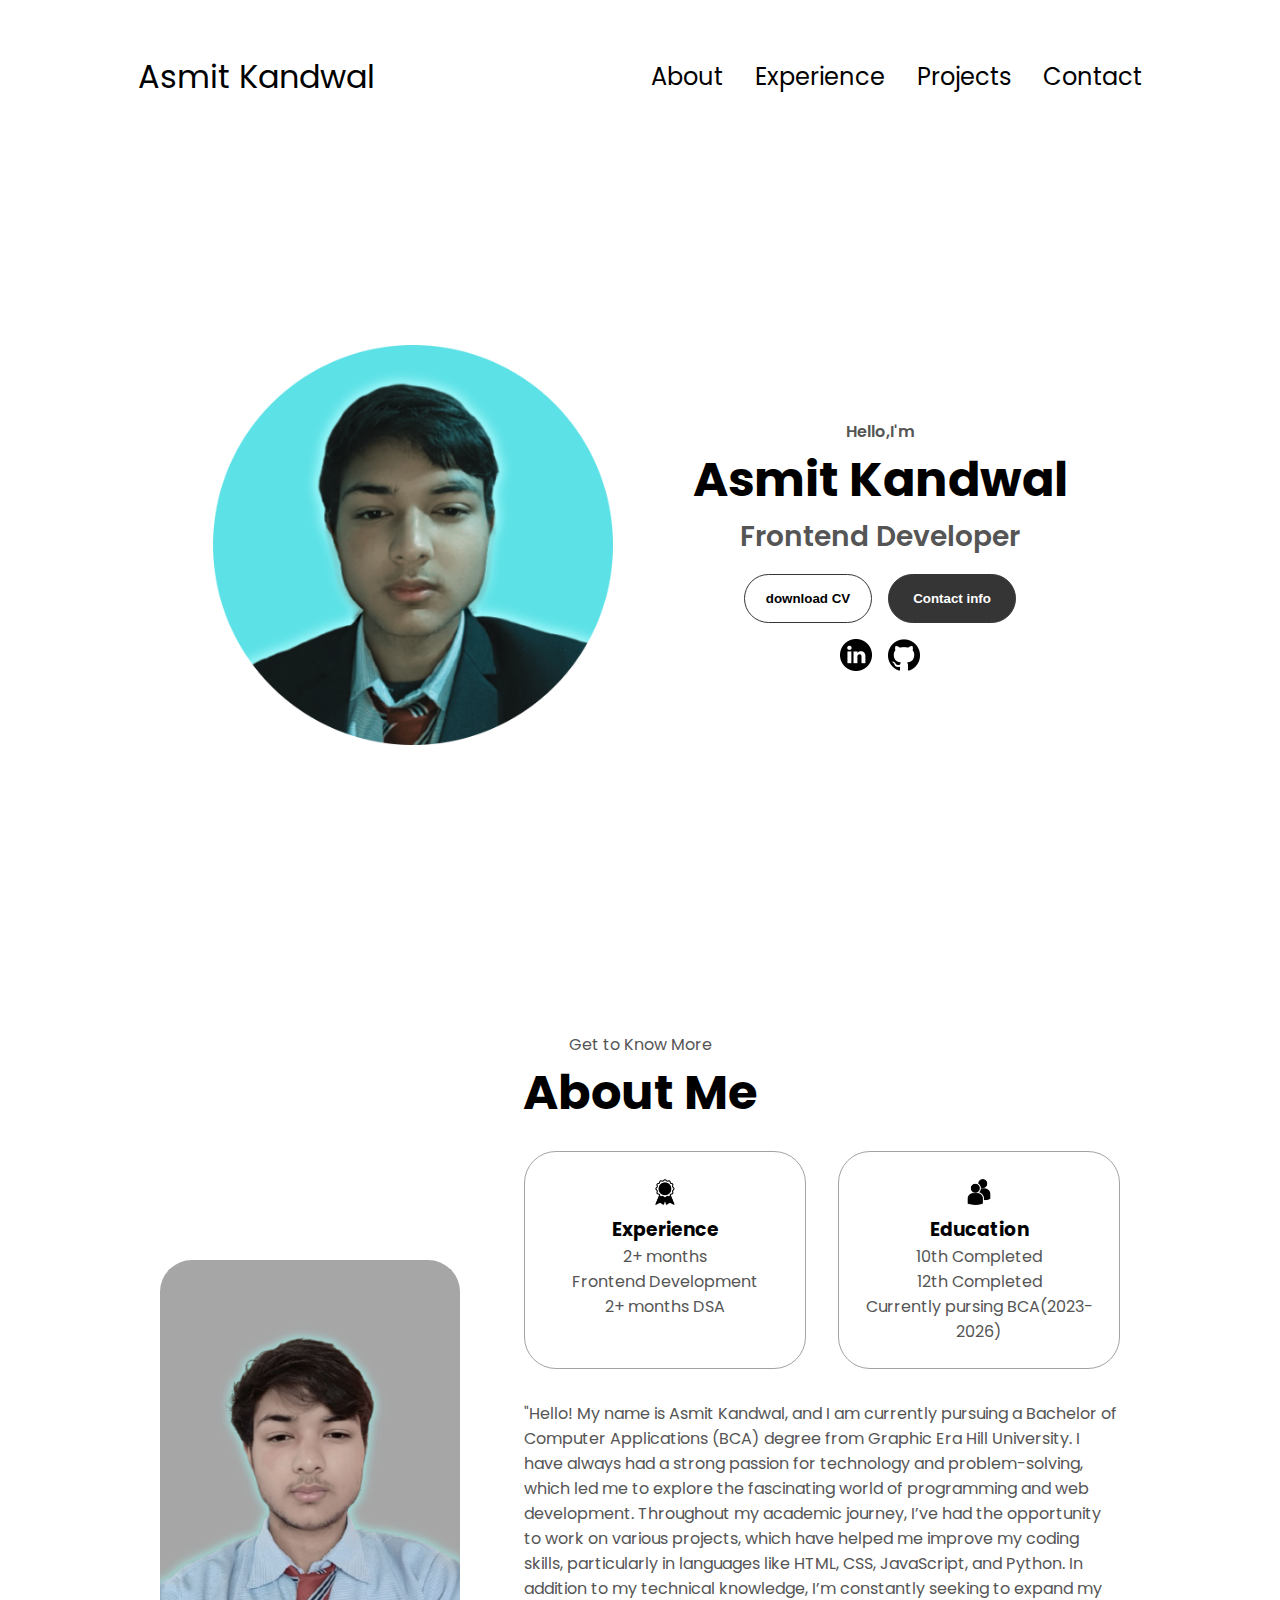
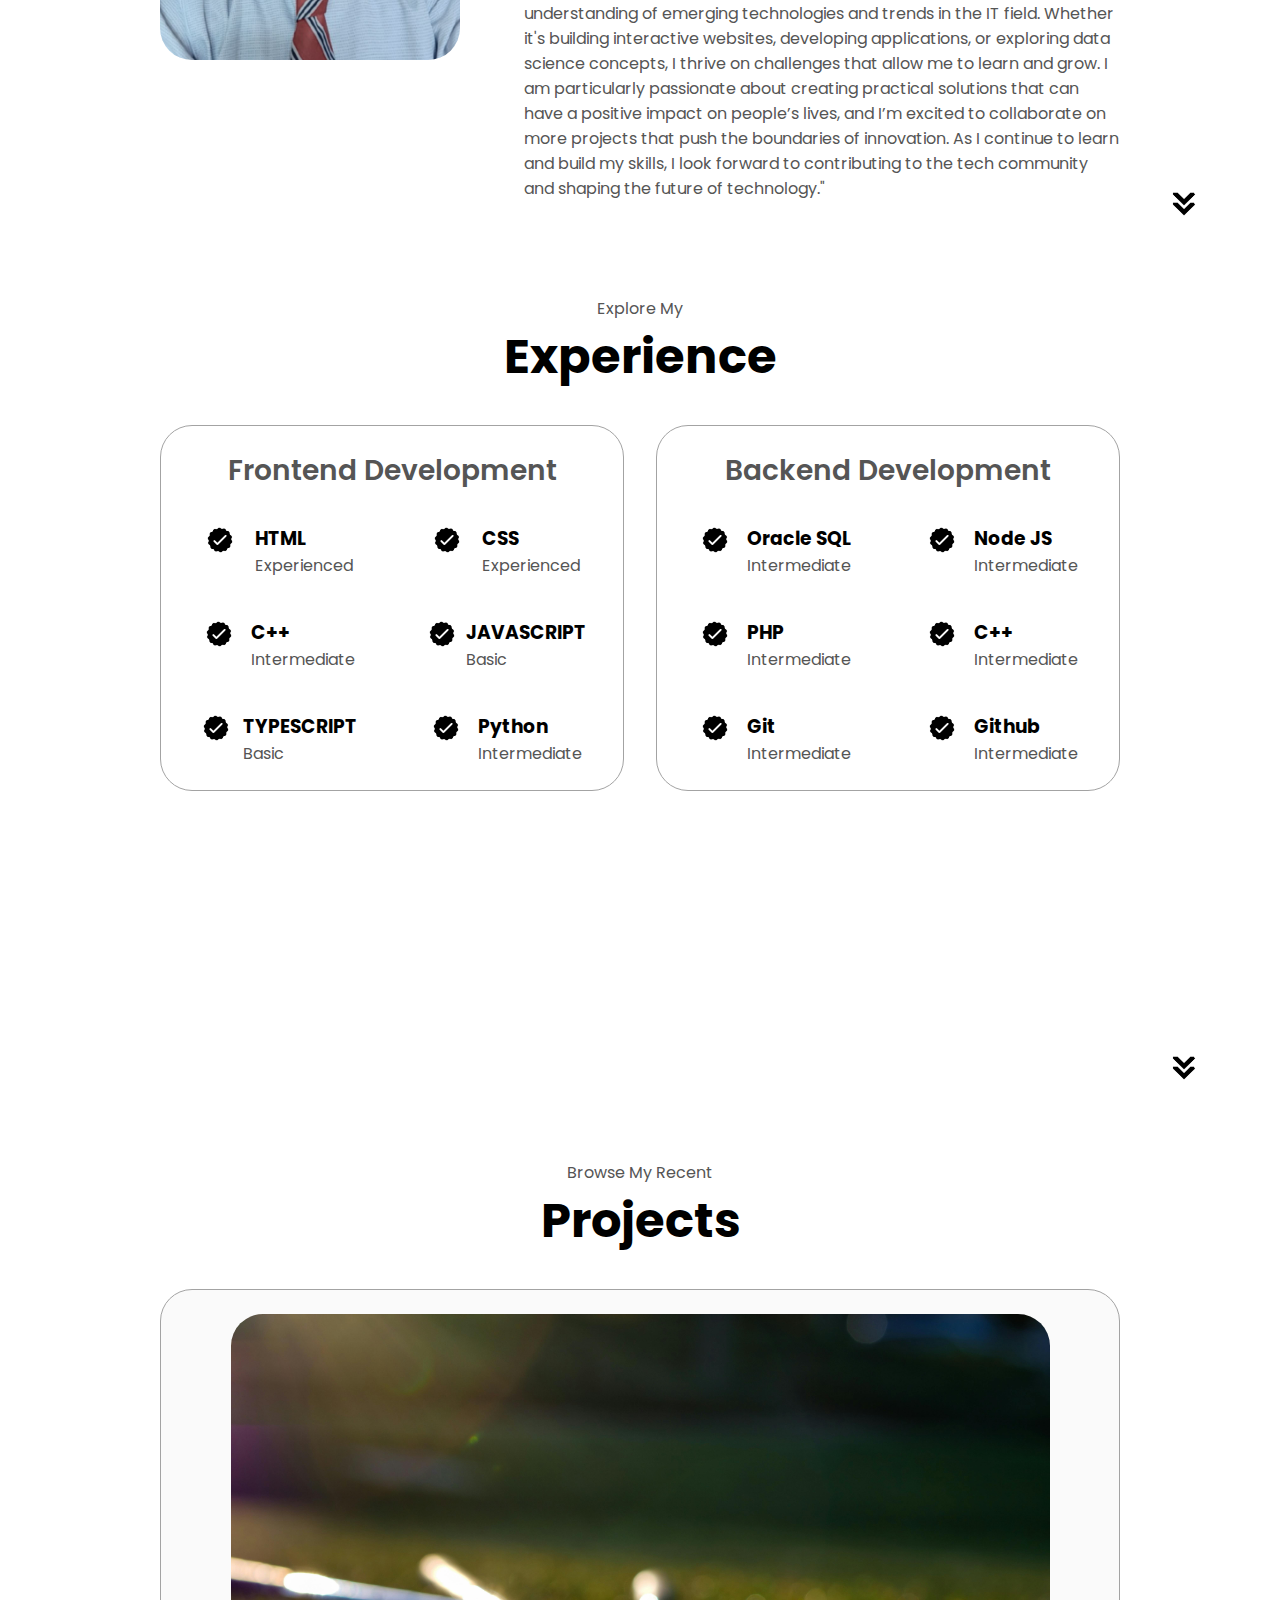
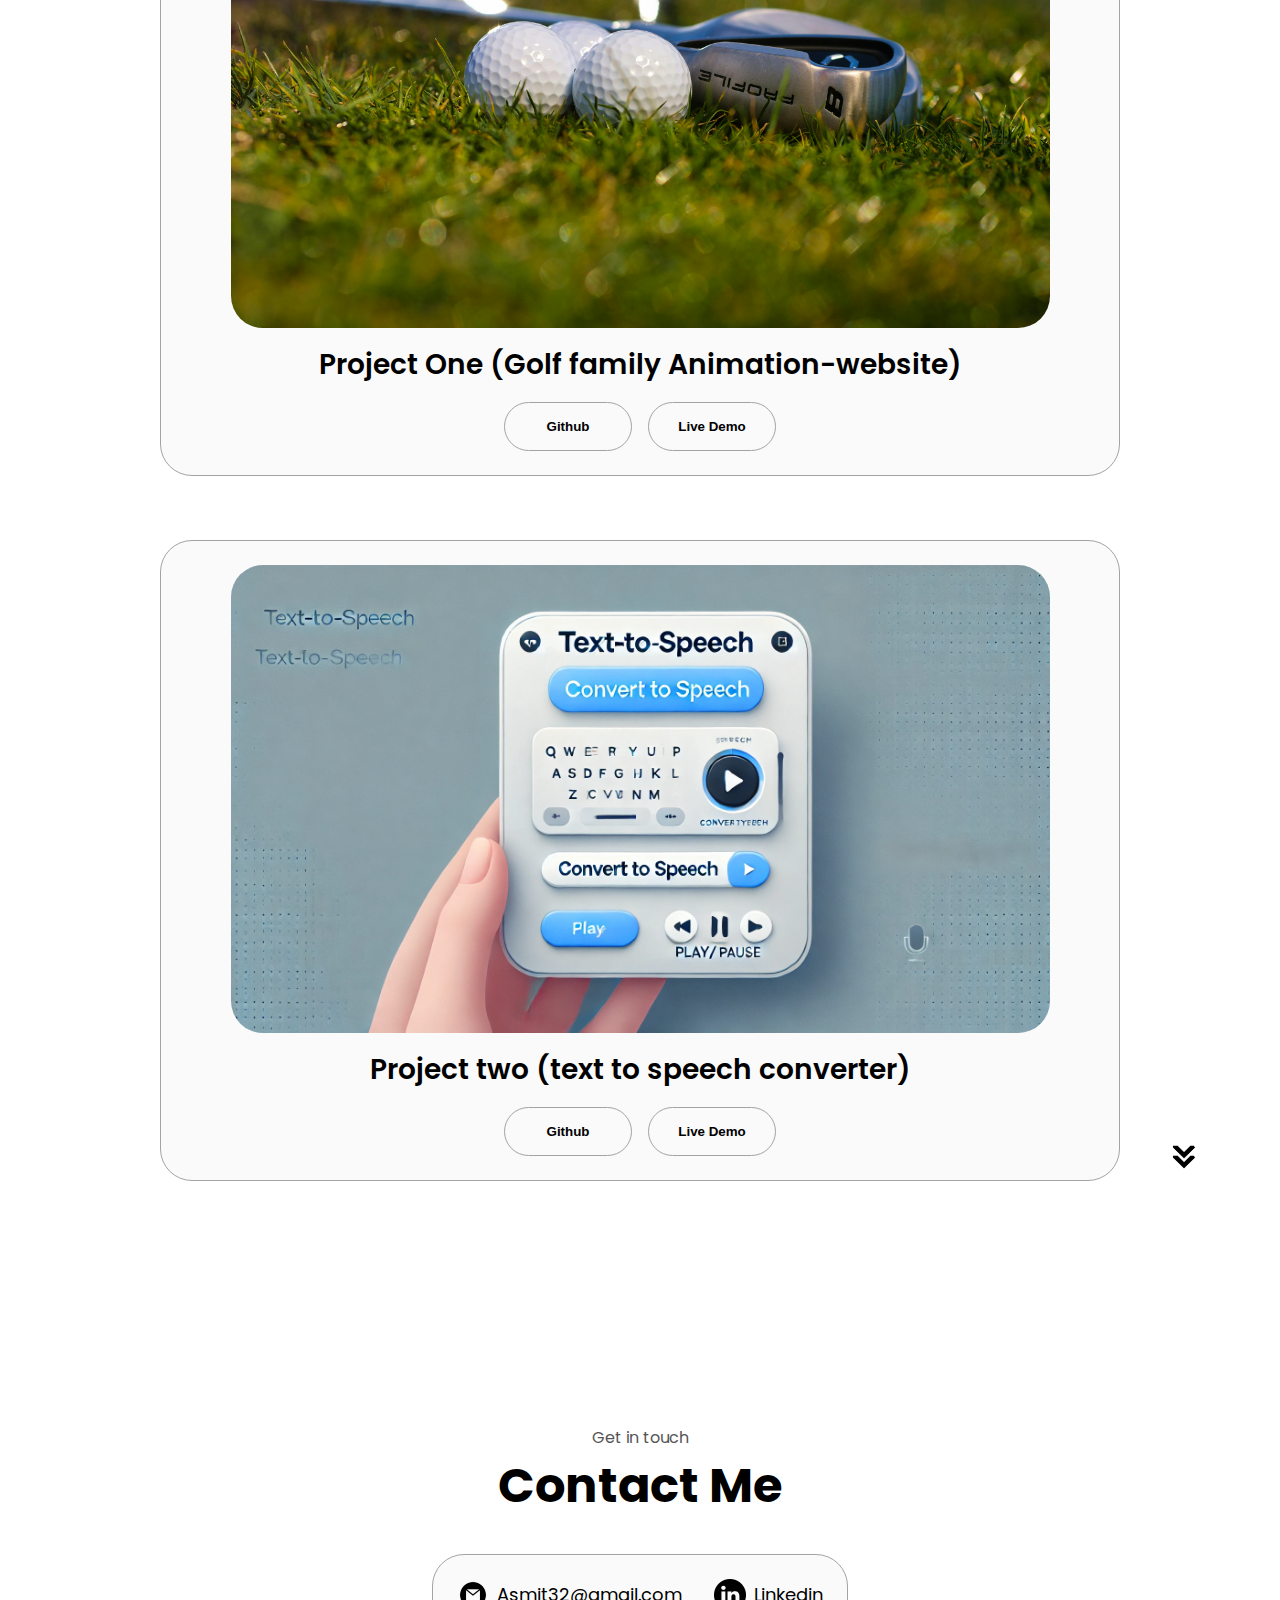
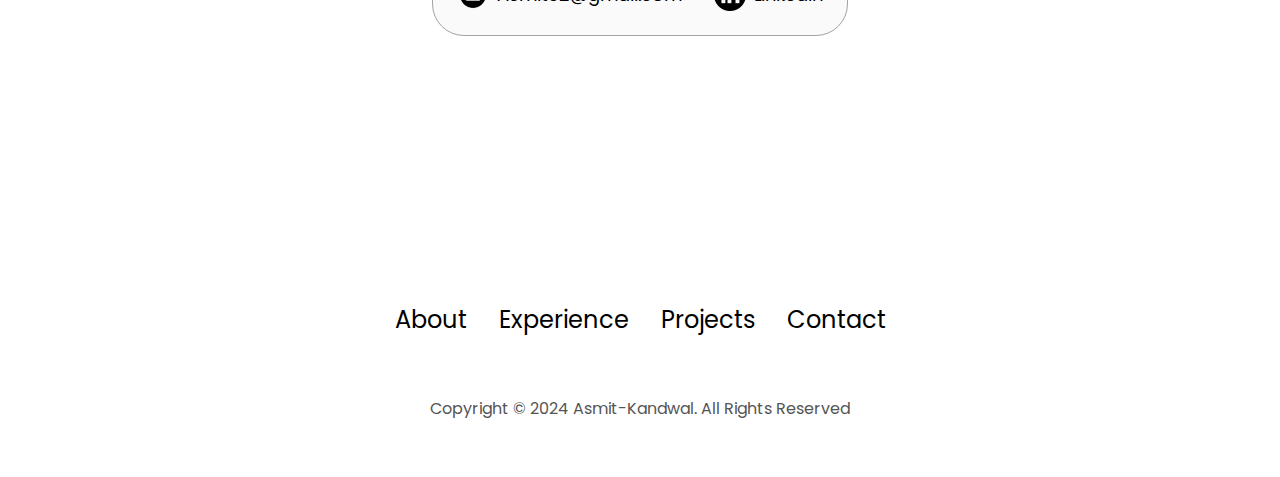
==== commit 4ac4f0be: "good" ====
--- a/port.html
+++ b/port.html
@@ -165,13 +165,34 @@
                                 <P>Intermediate</P>
                             </div>
                         </article>
-                        <!-- <article>
-                            <img src="./assets/checkmark.png" alt="Experience icon" class="icon">
-                            <div>
-                                <h3>Express JS</h3>
-                                <P>Intermediate</P>
-                            </div>
-                        </article> -->
+                        <article>
+                            <img src="./assets/checkmark.png" alt="Experience icon" class="icon">
+                            <div>
+                                <h3>PHP</h3>
+                                <P>Intermediate</P>
+                            </div>
+                        </article>
+                        <article>
+                            <img src="./assets/checkmark.png" alt="Experience icon" class="icon">
+                            <div>
+                                <h3>C++</h3>
+                                <P>Intermediate</P>
+                            </div>
+                        </article>
+                        <article>
+                            <img src="./assets/checkmark.png" alt="Experience icon" class="icon">
+                            <div>
+                                <h3>Git</h3>
+                                <P>Intermediate</P>
+                            </div>
+                        </article>
+                        <article>
+                            <img src="./assets/checkmark.png" alt="Experience icon" class="icon">
+                            <div>
+                                <h3>Github</h3>
+                                <P>Intermediate</P>
+                            </div>
+                        </article>
                        
                     </div>
                 </div>
